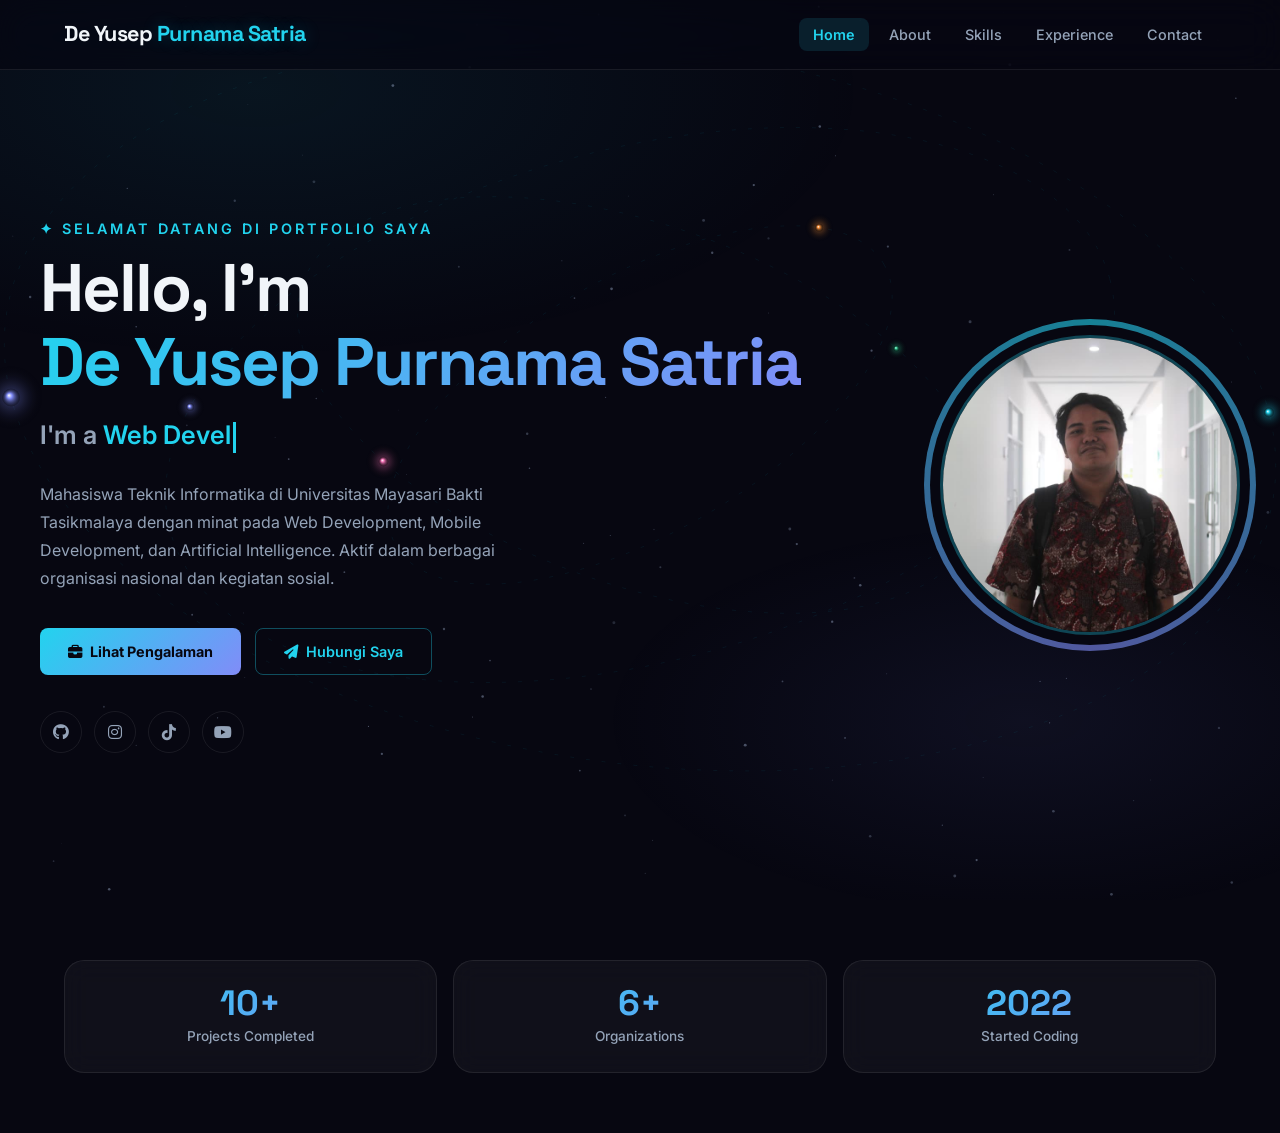
==== index.html @ c568bd24 "Add GitHub profile link with Font Awesome icon to all pages" ====
<!DOCTYPE html>
<html lang="id">

<head>
  <meta charset="UTF-8">
  <meta name="viewport" content="width=device-width, initial-scale=1.0">
  <meta name="description"
    content="Portfolio De Yusep Purnama Satria — Mahasiswa Informatika, Web Developer, IoT Enthusiast, & Community Leader di Tasikmalaya.">
  <title>De Yusep Purnama Satria | Portfolio</title>

  <meta name="theme-color" content="#070711">
  <link rel="icon" type="image/svg+xml" href="img/favicon.svg">
  <meta property="og:title" content="De Yusep Purnama Satria | Portfolio">
  <meta property="og:description" content="Portfolio De Yusep Purnama Satria — Mahasiswa Informatika, Web Developer, IoT Enthusiast, & Community Leader.">
  <meta property="og:image" content="img/profile.jpeg">
  <meta property="og:type" content="website">

  <link rel="preconnect" href="https://fonts.googleapis.com">
  <link rel="preconnect" href="https://fonts.gstatic.com" crossorigin>
  <link rel="stylesheet"
    href="https://fonts.googleapis.com/css2?family=Inter:wght@300;400;500;600;700;800;900&family=Space+Grotesk:wght@400;500;600;700&display=swap">
  <link rel="stylesheet" href="https://cdnjs.cloudflare.com/ajax/libs/font-awesome/6.5.1/css/all.min.css">
  <link rel="stylesheet" href="css/style.css">

  <style>
    /* ── HERO ── */
    .hero {
      min-height: calc(100vh - var(--nav-height));
      display: flex;
      align-items: center;
      padding: 60px 24px;
    }

    .hero-inner {
      max-width: 1200px;
      margin: 0 auto;
      width: 100%;
      display: grid;
      grid-template-columns: 1fr auto;
      gap: 60px;
      align-items: center;
    }

    /* Text side */
    .hero-text .greeting {
      font-size: 0.9rem;
      font-weight: 600;
      letter-spacing: 3px;
      text-transform: uppercase;
      color: var(--accent);
      margin-bottom: 12px;
      opacity: 0;
      animation: fadeUp 0.7s ease 0.1s forwards;
    }

    .hero-text h1 {
      font-family: 'Space Grotesk', sans-serif;
      font-size: clamp(2.5rem, 6vw, 4.2rem);
      font-weight: 800;
      letter-spacing: -2px;
      line-height: 1.1;
      margin-bottom: 16px;
      opacity: 0;
      animation: fadeUp 0.7s ease 0.2s forwards;
    }

    .hero-text h1 .name-highlight {
      background: linear-gradient(135deg, var(--accent) 0%, var(--accent-2) 100%);
      -webkit-background-clip: text;
      -webkit-text-fill-color: transparent;
      background-clip: text;
    }

    .hero-text .typewriter-wrap {
      font-size: clamp(1.2rem, 3vw, 1.6rem);
      font-weight: 600;
      color: var(--text-muted);
      margin-bottom: 24px;
      min-height: 2rem;
      opacity: 0;
      animation: fadeUp 0.7s ease 0.3s forwards;
    }

    .typewriter-text {
      color: var(--accent);
    }

    .cursor-blink {
      display: inline-block;
      width: 2.5px;
      height: 1.2em;
      background: var(--accent);
      vertical-align: middle;
      margin-left: 2px;
      animation: blink 0.85s step-end infinite;
    }

    @keyframes blink {
      50% {
        opacity: 0;
      }
    }

    .hero-text .bio {
      font-size: 1rem;
      color: var(--text-muted);
      line-height: 1.75;
      max-width: 520px;
      margin-bottom: 36px;
      opacity: 0;
      animation: fadeUp 0.7s ease 0.4s forwards;
    }

    .hero-actions {
      display: flex;
      align-items: center;
      flex-wrap: wrap;
      gap: 14px;
      margin-bottom: 36px;
      opacity: 0;
      animation: fadeUp 0.7s ease 0.5s forwards;
    }

    .hero-socials {
      display: flex;
      gap: 12px;
      opacity: 0;
      animation: fadeUp 0.7s ease 0.6s forwards;
    }

    .hero-socials a {
      width: 42px;
      height: 42px;
      border-radius: 50%;
      border: 1.5px solid var(--border);
      display: flex;
      align-items: center;
      justify-content: center;
      color: var(--text-muted);
      font-size: 1rem;
      text-decoration: none;
      transition: color var(--transition), border-color var(--transition), background var(--transition), transform var(--transition);
    }

    .hero-socials a:hover {
      color: var(--accent);
      border-color: var(--border-accent);
      background: rgba(34, 211, 238, 0.08);
      transform: translateY(-3px);
    }

    /* Image side */
    .hero-image-wrap {
      width: 300px;
      height: 300px;
      position: relative;
      flex-shrink: 0;
      opacity: 0;
      animation: scaleIn 0.9s ease 0.3s forwards;
    }

    .hero-image-wrap::before {
      content: '';
      position: absolute;
      inset: -16px;
      border-radius: 50%;
      background: conic-gradient(var(--accent), var(--accent-2), var(--accent));
      animation: spin 6s linear infinite;
      opacity: 0.6;
    }

    @keyframes spin {
      to {
        transform: rotate(360deg);
      }
    }

    .hero-image-wrap::after {
      content: '';
      position: absolute;
      inset: -10px;
      border-radius: 50%;
      background: var(--bg-primary);
    }

    .hero-avatar {
      position: relative;
      z-index: 1;
      width: 100%;
      height: 100%;
      border-radius: 50%;
      object-fit: cover;
      border: 3px solid rgba(34, 211, 238, 0.3);
      animation: float 5s ease-in-out infinite;
    }

    /* Stats row */
    .hero-stats {
      display: grid;
      grid-template-columns: repeat(3, 1fr);
      gap: 16px;
      margin-top: 60px;
      max-width: 1200px;
      margin-left: auto;
      margin-right: auto;
      padding: 0 24px 60px;
    }

    .stat-card {
      padding: 24px;
      text-align: center;
    }

    .stat-card .stat-num {
      font-family: 'Space Grotesk', sans-serif;
      font-size: 2.2rem;
      font-weight: 800;
      background: linear-gradient(135deg, var(--accent), var(--accent-2));
      -webkit-background-clip: text;
      -webkit-text-fill-color: transparent;
      background-clip: text;
      line-height: 1;
      margin-bottom: 6px;
    }

    .stat-card .stat-label {
      font-size: 0.85rem;
      color: var(--text-muted);
      font-weight: 500;
    }

    /* ── Responsive ── */
    @media (max-width: 900px) {
      .hero-inner {
        grid-template-columns: 1fr;
        text-align: center;
        gap: 40px;
      }

      .hero-image-wrap {
        width: 220px;
        height: 220px;
        margin: 0 auto;
      }

      .hero-text .bio {
        margin: 0 auto 32px;
      }

      .hero-actions,
      .hero-socials {
        justify-content: center;
      }
    }

    @media (max-width: 640px) {
      .hero {
        padding: 40px 18px;
      }

      .hero-stats {
        grid-template-columns: 1fr;
        gap: 12px;
      }
    }

    @media (max-width: 400px) {
      .hero-image-wrap {
        width: 180px;
        height: 180px;
      }
    }
  </style>
</head>

<body>

  <!-- ════ NAVBAR ════ -->
  <nav id="navbar">
    <div class="nav-container">
      <div class="logo">De Yusep <span>Purnama Satria</span></div>

      <ul class="nav-links">
        <li><a href="index.html" class="active">Home</a></li>
        <li><a href="about.html">About</a></li>
        <li><a href="skill.html">Skills</a></li>
        <li><a href="experience.html">Experience</a></li>
        <li><a href="contact.html">Contact</a></li>
      </ul>

      <div class="hamburger" id="hamburger" aria-label="Menu" role="button" tabindex="0">
        <span></span><span></span><span></span>
      </div>
    </div>
  </nav>

  <!-- Mobile Menu -->
  <div class="mobile-menu" id="mobile-menu">
    <a href="index.html" class="active">Home</a>
    <a href="about.html">About</a>
    <a href="skill.html">Skills</a>
    <a href="experience.html">Experience</a>
    <a href="contact.html">Contact</a>
  </div>

  <!-- ════ HERO ════ -->
  <section class="hero">
    <div class="hero-inner">
      <!-- Text -->
      <div class="hero-text">
        <p class="greeting">✦ Selamat Datang di Portfolio Saya</p>
        <h1>Hello, I'm <br><span class="name-highlight">De Yusep Purnama Satria</span></h1>

        <div class="typewriter-wrap">
          I'm a <span class="typewriter-text" id="typewriter"></span><span class="cursor-blink"></span>
        </div>

        <p class="bio">
          Mahasiswa Teknik Informatika di Universitas Mayasari Bakti Tasikmalaya dengan minat pada
          Web Development, Mobile Development, dan Artificial Intelligence. Aktif dalam berbagai
          organisasi nasional dan kegiatan sosial.
        </p>

        <div class="hero-actions">
          <a href="experience.html" class="btn-primary">
            <i class="fas fa-briefcase"></i> Lihat Pengalaman
          </a>
          <a href="contact.html" class="btn-outline">
            <i class="fas fa-paper-plane"></i> Hubungi Saya
          </a>
        </div>

        <div class="hero-socials">
          <a href="https://github.com/Yusepx007" target="_blank" rel="noopener noreferrer" aria-label="GitHub">
            <i class="fa-brands fa-github"></i>
          </a>
          <a href="https://instagram.com/yusepx007" target="_blank" rel="noopener noreferrer" aria-label="Instagram">
            <i class="fa-brands fa-instagram"></i>
          </a>
          <a href="https://tiktok.com/@thebebigingbing" target="_blank" rel="noopener noreferrer" aria-label="TikTok">
            <i class="fa-brands fa-tiktok"></i>
          </a>
          <a href="https://youtube.com/@yusepx0077" target="_blank" rel="noopener noreferrer" aria-label="YouTube">
            <i class="fa-brands fa-youtube"></i>
          </a>
        </div>
      </div>

      <!-- Image -->
      <div class="hero-image-wrap">
        <img class="hero-avatar" src="img/profile.jpeg" alt="De Yusep Purnama Satria" width="300" height="300"
          loading="eager">
      </div>
    </div>
  </section>

  <!-- ════ QUICK STATS ════ -->
  <div class="hero-stats">
    <div class="glass-card stat-card reveal">
      <div class="stat-num">10+</div>
      <div class="stat-label">Projects Completed</div>
    </div>
    <div class="glass-card stat-card reveal delay-2">
      <div class="stat-num">6+</div>
      <div class="stat-label">Organizations</div>
    </div>
    <div class="glass-card stat-card reveal delay-3">
      <div class="stat-num">2022</div>
      <div class="stat-label">Started Coding</div>
    </div>
  </div>

  <script src="js/main.js"></script>
  <script>
    // Typewriter
    const words = ['Web Developer', 'IoT Enthusiast', 'Community Leader', 'AI Explorer'];
    let wi = 0, ci = 0, deleting = false;
    const el = document.getElementById('typewriter');

    function type() {
      const current = words[wi];
      el.textContent = deleting ? current.slice(0, ci--) : current.slice(0, ci++);

      if (!deleting && ci > current.length) {
        setTimeout(() => { deleting = true; type(); }, 1600);
        return;
      }
      if (deleting && ci < 0) {
        deleting = false;
        wi = (wi + 1) % words.length;
        ci = 0;
        setTimeout(type, 400);
        return;
      }
      setTimeout(type, deleting ? 55 : 95);
    }
    setTimeout(type, 900);
  </script>

</body>

</html>
---- css/style.css ----
/* ===================================================
   PORTFOLIO DE YUSEP PURNAMA SATRIA
   Modern Dark Design System - Global Stylesheet
   =================================================== */

@import url('https://fonts.googleapis.com/css2?family=Inter:wght@300;400;500;600;700;800;900&family=Space+Grotesk:wght@400;500;600;700&display=swap');

/* ── Design Tokens ── */
:root {
  --bg-primary:    #070711;
  --bg-secondary:  #0f0f1a;
  --bg-card:       rgba(255, 255, 255, 0.04);
  --bg-card-hover: rgba(255, 255, 255, 0.08);

  --accent:        #22d3ee;    /* cyan */
  --accent-2:      #818cf8;    /* indigo */
  --accent-glow:   rgba(34, 211, 238, 0.25);

  --text-primary:  #f1f5f9;
  --text-muted:    #94a3b8;
  --text-dim:      #475569;

  --border:        rgba(255, 255, 255, 0.08);
  --border-accent: rgba(34, 211, 238, 0.35);

  --nav-height:    70px;
  --radius-sm:     8px;
  --radius-md:     14px;
  --radius-lg:     20px;

  --transition:    0.3s cubic-bezier(0.4, 0, 0.2, 1);
  --transition-fast: 0.15s ease;
}

/* ── Reset ── */
*, *::before, *::after {
  margin: 0;
  padding: 0;
  box-sizing: border-box;
}

html {
  scroll-behavior: smooth;
}

body {
  font-family: 'Inter', sans-serif;
  background-color: var(--bg-primary);
  color: var(--text-primary);
  min-height: 100vh;
  overflow-x: hidden;
  line-height: 1.6;
  -webkit-font-smoothing: antialiased;
}

/* ── Orbit canvas sits behind everything ── */
#orbit-canvas {
  position: fixed;
  inset: 0;
  width: 100%;
  height: 100%;
  pointer-events: none;
  z-index: 0;
}

/* ── Mesh / Gradient Background ── */
body::before {
  content: '';
  position: fixed;
  inset: 0;
  background:
    radial-gradient(ellipse 80% 50% at 20% 10%, rgba(34, 211, 238, 0.07) 0%, transparent 60%),
    radial-gradient(ellipse 60% 40% at 80% 80%, rgba(129, 140, 248, 0.07) 0%, transparent 55%);
  pointer-events: none;
  z-index: 0;
}

body > * { position: relative; z-index: 1; }

/* ── spin keyframe (reused in hero avatar) ── */
@keyframes spin {
  to { transform: rotate(360deg); }
}

/* ── Scrollbar ── */
::-webkit-scrollbar { width: 6px; }
::-webkit-scrollbar-track { background: var(--bg-primary); }
::-webkit-scrollbar-thumb {
  background: var(--accent);
  border-radius: 10px;
}

/* ══════════════════════════════════════
   NAVBAR
══════════════════════════════════════ */
nav {
  position: sticky;
  top: 0;
  z-index: 1000;
  width: 100%;
  height: var(--nav-height);
  background: rgba(7, 7, 17, 0.7);
  backdrop-filter: blur(18px) saturate(1.5);
  -webkit-backdrop-filter: blur(18px) saturate(1.5);
  border-bottom: 1px solid var(--border);
  transition: background var(--transition), box-shadow var(--transition);
}

nav.scrolled {
  background: rgba(7, 7, 17, 0.92);
  box-shadow: 0 4px 30px rgba(0, 0, 0, 0.5);
}

.nav-container {
  max-width: 1200px;
  margin: 0 auto;
  height: 100%;
  display: flex;
  align-items: center;
  justify-content: space-between;
  padding: 0 24px;
}

/* Logo */
.logo {
  font-family: 'Space Grotesk', sans-serif;
  font-size: 1.35rem;
  font-weight: 700;
  color: var(--text-primary);
  letter-spacing: -0.5px;
  user-select: none;
}

.logo span {
  color: var(--accent);
  text-shadow: 0 0 16px var(--accent-glow);
}

/* Desktop links */
.nav-links {
  display: flex;
  align-items: center;
  gap: 6px;
  list-style: none;
}

.nav-links a {
  font-size: 0.9rem;
  font-weight: 500;
  color: var(--text-muted);
  text-decoration: none;
  padding: 8px 14px;
  border-radius: var(--radius-sm);
  transition: color var(--transition-fast), background var(--transition-fast);
}

.nav-links a:hover {
  color: var(--accent);
  background: rgba(34, 211, 238, 0.08);
}

.nav-links a.active {
  color: var(--accent);
  background: rgba(34, 211, 238, 0.12);
  font-weight: 600;
}

/* Hamburger */
.hamburger {
  display: none;
  flex-direction: column;
  gap: 5px;
  cursor: pointer;
  padding: 6px;
  border-radius: var(--radius-sm);
  transition: background var(--transition-fast);
}

.hamburger:hover { background: var(--bg-card); }

.hamburger span {
  display: block;
  width: 24px;
  height: 2px;
  background: var(--text-primary);
  border-radius: 4px;
  transition: var(--transition);
  transform-origin: center;
}

.hamburger.open span:nth-child(1) { transform: translateY(7px) rotate(45deg); }
.hamburger.open span:nth-child(2) { opacity: 0; transform: scaleX(0); }
.hamburger.open span:nth-child(3) { transform: translateY(-7px) rotate(-45deg); }

/* Mobile drawer */
.mobile-menu {
  display: none;
  position: fixed;
  inset: 0;
  background: rgba(7, 7, 17, 0.97);
  backdrop-filter: blur(20px);
  z-index: 999;
  flex-direction: column;
  align-items: center;
  justify-content: center;
  gap: 8px;
  opacity: 0;
  visibility: hidden;
  transition: opacity var(--transition), visibility var(--transition);
}

.mobile-menu.open {
  opacity: 1;
  visibility: visible;
}

.mobile-menu a {
  font-family: 'Space Grotesk', sans-serif;
  font-size: 1.8rem;
  font-weight: 700;
  color: var(--text-muted);
  text-decoration: none;
  padding: 12px 32px;
  border-radius: var(--radius-md);
  transition: color var(--transition), background var(--transition);
  letter-spacing: -0.5px;
}

.mobile-menu a:hover,
.mobile-menu a.active {
  color: var(--accent);
  background: rgba(34, 211, 238, 0.08);
}

/* ══════════════════════════════════════
   UTILITY CLASSES
══════════════════════════════════════ */
.container {
  max-width: 1200px;
  margin: 0 auto;
  padding: 0 24px;
}

.section-badge {
  display: inline-flex;
  align-items: center;
  gap: 8px;
  background: rgba(34, 211, 238, 0.1);
  border: 1px solid var(--border-accent);
  color: var(--accent);
  font-size: 0.78rem;
  font-weight: 600;
  letter-spacing: 1.5px;
  text-transform: uppercase;
  padding: 6px 14px;
  border-radius: 100px;
  margin-bottom: 16px;
}

.section-title {
  font-family: 'Space Grotesk', sans-serif;
  font-size: clamp(2rem, 5vw, 3rem);
  font-weight: 700;
  letter-spacing: -1px;
  line-height: 1.15;
  color: var(--text-primary);
}

.section-title span {
  background: linear-gradient(135deg, var(--accent), var(--accent-2));
  -webkit-background-clip: text;
  -webkit-text-fill-color: transparent;
  background-clip: text;
}

.glass-card {
  background: var(--bg-card);
  border: 1px solid var(--border);
  border-radius: var(--radius-lg);
  backdrop-filter: blur(12px);
  transition: background var(--transition), border-color var(--transition), transform var(--transition), box-shadow var(--transition);
}

.glass-card:hover {
  background: var(--bg-card-hover);
  border-color: var(--border-accent);
  transform: translateY(-5px);
  box-shadow: 0 20px 40px rgba(0, 0, 0, 0.4), 0 0 30px var(--accent-glow);
}

/* ── Buttons ── */
.btn-primary {
  display: inline-flex;
  align-items: center;
  gap: 8px;
  padding: 12px 28px;
  background: linear-gradient(135deg, var(--accent), var(--accent-2));
  color: #070711;
  font-size: 0.9rem;
  font-weight: 700;
  border: none;
  border-radius: var(--radius-sm);
  text-decoration: none;
  cursor: pointer;
  transition: opacity var(--transition), transform var(--transition), box-shadow var(--transition);
}

.btn-primary:hover {
  opacity: 0.9;
  transform: translateY(-2px);
  box-shadow: 0 8px 20px var(--accent-glow);
}

.btn-outline {
  display: inline-flex;
  align-items: center;
  gap: 8px;
  padding: 11px 28px;
  background: transparent;
  color: var(--accent);
  font-size: 0.9rem;
  font-weight: 600;
  border: 1.5px solid var(--border-accent);
  border-radius: var(--radius-sm);
  text-decoration: none;
  cursor: pointer;
  transition: background var(--transition), color var(--transition), box-shadow var(--transition), transform var(--transition);
}

.btn-outline:hover {
  background: rgba(34, 211, 238, 0.1);
  box-shadow: 0 0 20px var(--accent-glow);
  transform: translateY(-2px);
}

/* ── Fade-in animations ── */
@keyframes fadeUp {
  from { opacity: 0; transform: translateY(30px); }
  to   { opacity: 1; transform: translateY(0); }
}

@keyframes fadeIn {
  from { opacity: 0; }
  to   { opacity: 1; }
}

@keyframes scaleIn {
  from { opacity: 0; transform: scale(0.9); }
  to   { opacity: 1; transform: scale(1); }
}

@keyframes pulse-ring {
  0%   { transform: scale(1);    opacity: 0.6; }
  100% { transform: scale(1.6);  opacity: 0; }
}

@keyframes float {
  0%, 100% { transform: translateY(0); }
  50%       { transform: translateY(-12px); }
}

.animate-fade-up   { animation: fadeUp 0.7s ease forwards; }
.animate-fade-in   { animation: fadeIn 0.6s ease forwards; }
.animate-scale-in  { animation: scaleIn 0.6s ease forwards; }

.delay-1 { animation-delay: 0.1s; }
.delay-2 { animation-delay: 0.2s; }
.delay-3 { animation-delay: 0.3s; }
.delay-4 { animation-delay: 0.4s; }
.delay-5 { animation-delay: 0.5s; }
.delay-6 { animation-delay: 0.6s; }

/* Hidden before animation triggers */
.reveal {
  opacity: 0;
  transform: translateY(28px);
  transition: opacity 0.7s ease, transform 0.7s ease;
}

.reveal.visible {
  opacity: 1;
  transform: translateY(0);
}

/* ══════════════════════════════════════
   RESPONSIVE
══════════════════════════════════════ */
@media (max-width: 768px) {
  .nav-links { display: none; }
  .hamburger { display: flex; }
  .mobile-menu { display: flex; }
  .nav-container { padding: 0 18px; }
}
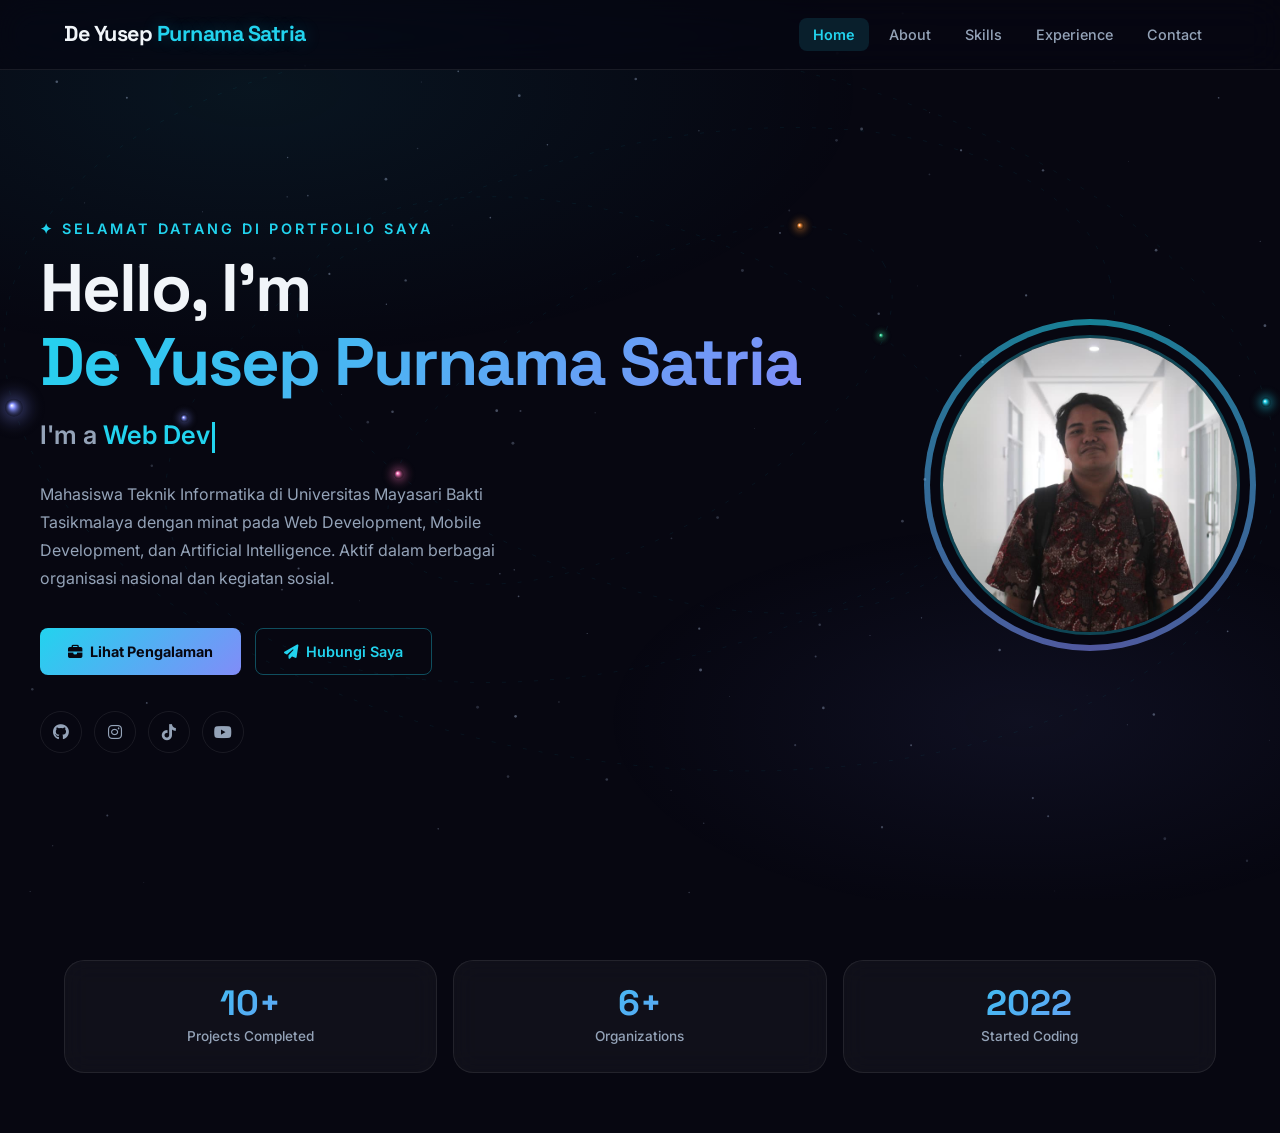
==== commit 0ca6931d: "Enable clean URLs without .html extension via .htaccess and updated navigation links" ====
--- a/index.html
+++ b/index.html
@@ -282,10 +282,10 @@
 
       <ul class="nav-links">
         <li><a href="index.html" class="active">Home</a></li>
-        <li><a href="about.html">About</a></li>
-        <li><a href="skill.html">Skills</a></li>
-        <li><a href="experience.html">Experience</a></li>
-        <li><a href="contact.html">Contact</a></li>
+        <li><a href="about">About</a></li>
+        <li><a href="skill">Skills</a></li>
+        <li><a href="experience">Experience</a></li>
+        <li><a href="contact">Contact</a></li>
       </ul>
 
       <div class="hamburger" id="hamburger" aria-label="Menu" role="button" tabindex="0">
@@ -297,10 +297,10 @@
   <!-- Mobile Menu -->
   <div class="mobile-menu" id="mobile-menu">
     <a href="index.html" class="active">Home</a>
-    <a href="about.html">About</a>
-    <a href="skill.html">Skills</a>
-    <a href="experience.html">Experience</a>
-    <a href="contact.html">Contact</a>
+    <a href="about">About</a>
+    <a href="skill">Skills</a>
+    <a href="experience">Experience</a>
+    <a href="contact">Contact</a>
   </div>
 
   <!-- ════ HERO ════ -->
@@ -322,10 +322,10 @@
         </p>
 
         <div class="hero-actions">
-          <a href="experience.html" class="btn-primary">
+          <a href="experience" class="btn-primary">
             <i class="fas fa-briefcase"></i> Lihat Pengalaman
           </a>
-          <a href="contact.html" class="btn-outline">
+          <a href="contact" class="btn-outline">
             <i class="fas fa-paper-plane"></i> Hubungi Saya
           </a>
         </div>
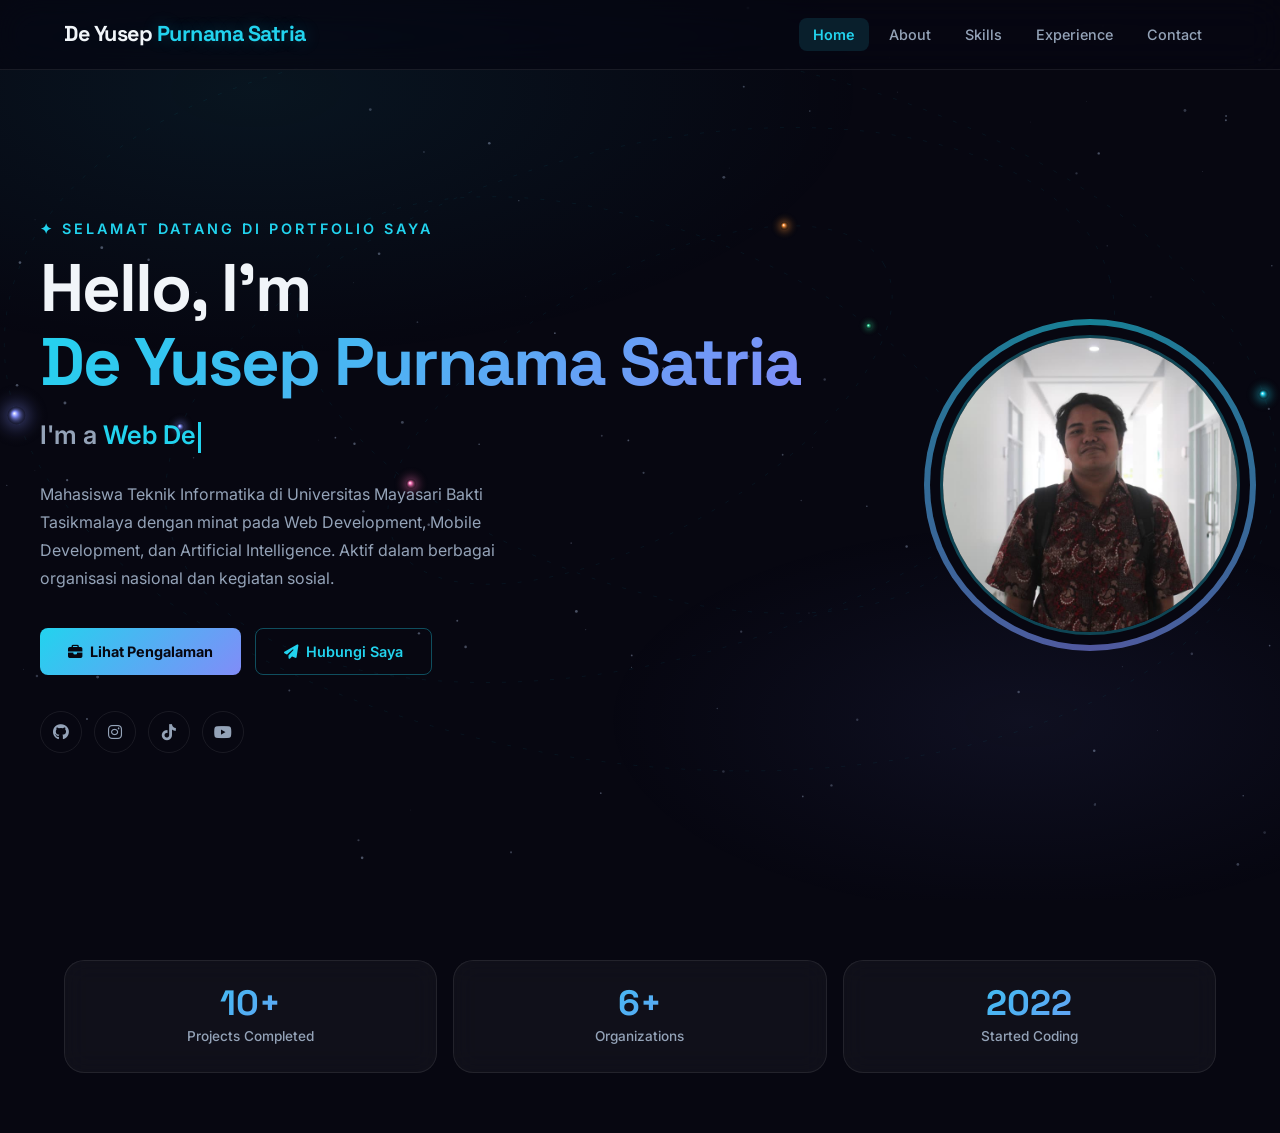
==== commit c70d304b: "Restore reliable navigation links and fix .htaccess rewrite rules" ====
--- a/index.html
+++ b/index.html
@@ -282,10 +282,10 @@
 
       <ul class="nav-links">
         <li><a href="index.html" class="active">Home</a></li>
-        <li><a href="about">About</a></li>
-        <li><a href="skill">Skills</a></li>
-        <li><a href="experience">Experience</a></li>
-        <li><a href="contact">Contact</a></li>
+        <li><a href="about.html">About</a></li>
+        <li><a href="skill.html">Skills</a></li>
+        <li><a href="experience.html">Experience</a></li>
+        <li><a href="contact.html">Contact</a></li>
       </ul>
 
       <div class="hamburger" id="hamburger" aria-label="Menu" role="button" tabindex="0">
@@ -297,10 +297,10 @@
   <!-- Mobile Menu -->
   <div class="mobile-menu" id="mobile-menu">
     <a href="index.html" class="active">Home</a>
-    <a href="about">About</a>
-    <a href="skill">Skills</a>
-    <a href="experience">Experience</a>
-    <a href="contact">Contact</a>
+    <a href="about.html">About</a>
+    <a href="skill.html">Skills</a>
+    <a href="experience.html">Experience</a>
+    <a href="contact.html">Contact</a>
   </div>
 
   <!-- ════ HERO ════ -->
@@ -322,10 +322,10 @@
         </p>
 
         <div class="hero-actions">
-          <a href="experience" class="btn-primary">
+          <a href="experience.html" class="btn-primary">
             <i class="fas fa-briefcase"></i> Lihat Pengalaman
           </a>
-          <a href="contact" class="btn-outline">
+          <a href="contact.html" class="btn-outline">
             <i class="fas fa-paper-plane"></i> Hubungi Saya
           </a>
         </div>
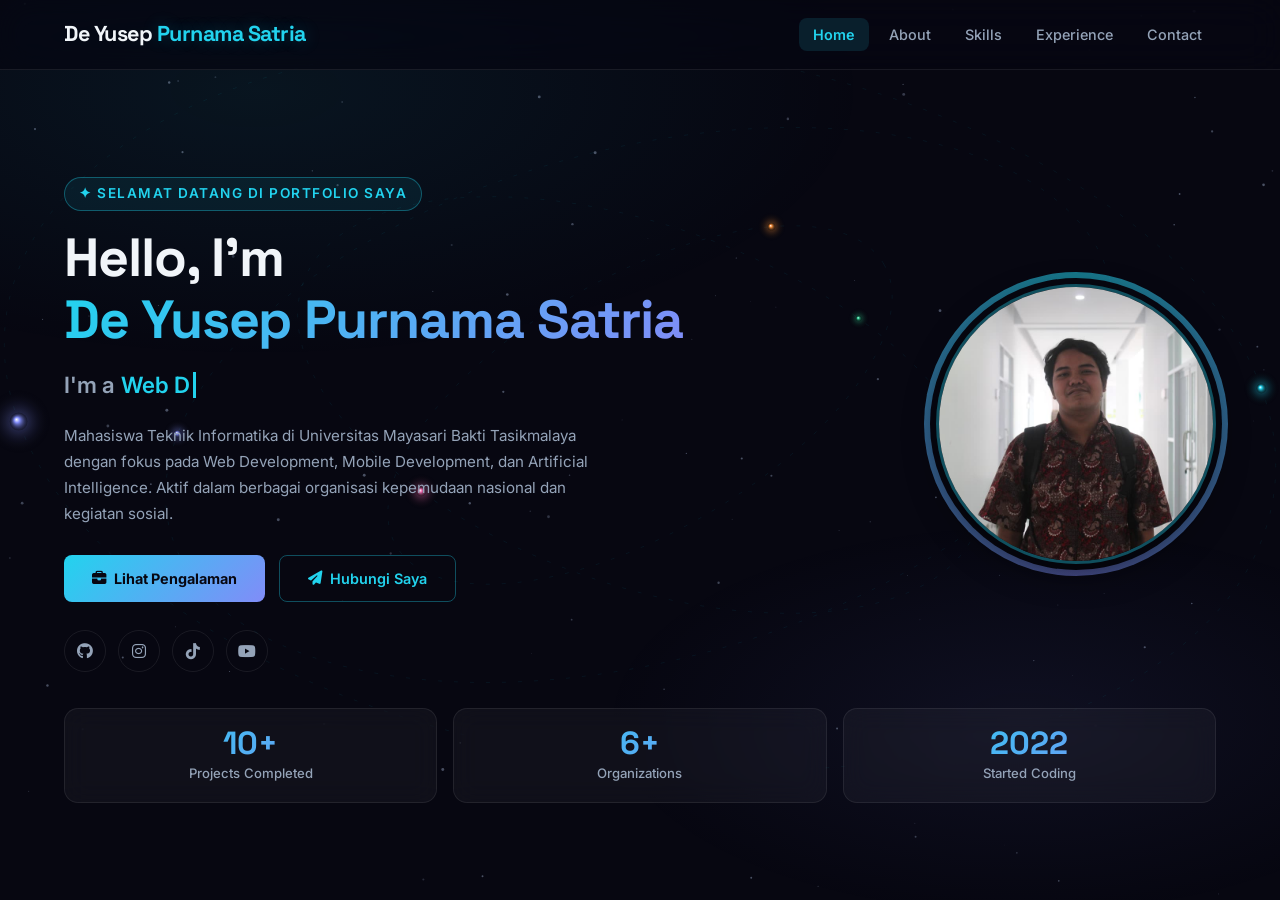
==== commit e7e1de89: "fix(ui): improve home responsive scaling and remove IoT keywords" ====
--- a/index.html
+++ b/index.html
@@ -5,13 +5,13 @@
   <meta charset="UTF-8">
   <meta name="viewport" content="width=device-width, initial-scale=1.0">
   <meta name="description"
-    content="Portfolio De Yusep Purnama Satria — Mahasiswa Informatika, Web Developer, IoT Enthusiast, & Community Leader di Tasikmalaya.">
+    content="Portfolio De Yusep Purnama Satria — Mahasiswa Informatika, Web & Mobile Developer, Tech Enthusiast, & Community Leader di Tasikmalaya.">
   <title>De Yusep Purnama Satria | Portfolio</title>
 
   <meta name="theme-color" content="#070711">
   <link rel="icon" type="image/svg+xml" href="img/favicon.svg">
   <meta property="og:title" content="De Yusep Purnama Satria | Portfolio">
-  <meta property="og:description" content="Portfolio De Yusep Purnama Satria — Mahasiswa Informatika, Web Developer, IoT Enthusiast, & Community Leader.">
+  <meta property="og:description" content="Portfolio De Yusep Purnama Satria — Mahasiswa Informatika, Web & Mobile Developer, Tech Enthusiast, & Community Leader.">
   <meta property="og:image" content="img/profile.jpeg">
   <meta property="og:type" content="website">
 
@@ -27,41 +27,50 @@
     .hero {
       min-height: calc(100vh - var(--nav-height));
       display: flex;
-      align-items: center;
-      padding: 60px 24px;
-    }
-
-    .hero-inner {
+      flex-direction: column;
+      justify-content: center;
+      padding: 40px 24px 30px;
       max-width: 1200px;
       margin: 0 auto;
       width: 100%;
+    }
+
+    .hero-inner {
+      width: 100%;
       display: grid;
       grid-template-columns: 1fr auto;
-      gap: 60px;
+      gap: 50px;
       align-items: center;
     }
 
     /* Text side */
     .hero-text .greeting {
-      font-size: 0.9rem;
+      display: inline-flex;
+      align-items: center;
+      gap: 8px;
+      font-size: 0.85rem;
       font-weight: 600;
-      letter-spacing: 3px;
+      letter-spacing: 1.5px;
       text-transform: uppercase;
       color: var(--accent);
-      margin-bottom: 12px;
-      opacity: 0;
-      animation: fadeUp 0.7s ease 0.1s forwards;
+      background: rgba(34, 211, 238, 0.08);
+      border: 1px solid var(--border-accent);
+      padding: 5px 14px;
+      border-radius: 100px;
+      margin-bottom: 16px;
+      opacity: 0;
+      animation: fadeUp 0.6s ease 0.1s forwards;
     }
 
     .hero-text h1 {
       font-family: 'Space Grotesk', sans-serif;
-      font-size: clamp(2.5rem, 6vw, 4.2rem);
+      font-size: clamp(2rem, 4.2vw, 3.4rem);
       font-weight: 800;
-      letter-spacing: -2px;
-      line-height: 1.1;
-      margin-bottom: 16px;
-      opacity: 0;
-      animation: fadeUp 0.7s ease 0.2s forwards;
+      letter-spacing: -0.02em;
+      line-height: 1.15;
+      margin-bottom: 14px;
+      opacity: 0;
+      animation: fadeUp 0.6s ease 0.2s forwards;
     }
 
     .hero-text h1 .name-highlight {
@@ -72,26 +81,30 @@
     }
 
     .hero-text .typewriter-wrap {
-      font-size: clamp(1.2rem, 3vw, 1.6rem);
+      font-size: clamp(1.05rem, 2.2vw, 1.4rem);
       font-weight: 600;
       color: var(--text-muted);
-      margin-bottom: 24px;
-      min-height: 2rem;
-      opacity: 0;
-      animation: fadeUp 0.7s ease 0.3s forwards;
+      margin-bottom: 18px;
+      min-height: 1.8em;
+      display: flex;
+      align-items: center;
+      white-space: nowrap;
+      opacity: 0;
+      animation: fadeUp 0.6s ease 0.3s forwards;
     }
 
     .typewriter-text {
       color: var(--accent);
+      margin-left: 6px;
     }
 
     .cursor-blink {
       display: inline-block;
       width: 2.5px;
-      height: 1.2em;
+      height: 1.15em;
       background: var(--accent);
       vertical-align: middle;
-      margin-left: 2px;
+      margin-left: 3px;
       animation: blink 0.85s step-end infinite;
     }
 
@@ -102,13 +115,13 @@
     }
 
     .hero-text .bio {
-      font-size: 1rem;
+      font-size: 0.95rem;
       color: var(--text-muted);
-      line-height: 1.75;
-      max-width: 520px;
-      margin-bottom: 36px;
-      opacity: 0;
-      animation: fadeUp 0.7s ease 0.4s forwards;
+      line-height: 1.7;
+      max-width: 540px;
+      margin-bottom: 28px;
+      opacity: 0;
+      animation: fadeUp 0.6s ease 0.4s forwards;
     }
 
     .hero-actions {
@@ -116,16 +129,16 @@
       align-items: center;
       flex-wrap: wrap;
       gap: 14px;
-      margin-bottom: 36px;
-      opacity: 0;
-      animation: fadeUp 0.7s ease 0.5s forwards;
+      margin-bottom: 28px;
+      opacity: 0;
+      animation: fadeUp 0.6s ease 0.5s forwards;
     }
 
     .hero-socials {
       display: flex;
       gap: 12px;
       opacity: 0;
-      animation: fadeUp 0.7s ease 0.6s forwards;
+      animation: fadeUp 0.6s ease 0.6s forwards;
     }
 
     .hero-socials a {
@@ -151,34 +164,28 @@
 
     /* Image side */
     .hero-image-wrap {
-      width: 300px;
-      height: 300px;
+      width: 280px;
+      height: 280px;
       position: relative;
       flex-shrink: 0;
       opacity: 0;
-      animation: scaleIn 0.9s ease 0.3s forwards;
+      animation: fadeUp 0.7s ease 0.3s forwards;
     }
 
     .hero-image-wrap::before {
       content: '';
       position: absolute;
-      inset: -16px;
+      inset: -12px;
       border-radius: 50%;
       background: conic-gradient(var(--accent), var(--accent-2), var(--accent));
-      animation: spin 6s linear infinite;
-      opacity: 0.6;
-    }
-
-    @keyframes spin {
-      to {
-        transform: rotate(360deg);
-      }
+      animation: spin 8s linear infinite;
+      opacity: 0.55;
     }
 
     .hero-image-wrap::after {
       content: '';
       position: absolute;
-      inset: -10px;
+      inset: -6px;
       border-radius: 50%;
       background: var(--bg-primary);
     }
@@ -190,8 +197,8 @@
       height: 100%;
       border-radius: 50%;
       object-fit: cover;
-      border: 3px solid rgba(34, 211, 238, 0.3);
-      animation: float 5s ease-in-out infinite;
+      border: 3px solid rgba(34, 211, 238, 0.35);
+      box-shadow: 0 10px 30px rgba(0, 0, 0, 0.5);
     }
 
     /* Stats row */
@@ -199,52 +206,65 @@
       display: grid;
       grid-template-columns: repeat(3, 1fr);
       gap: 16px;
-      margin-top: 60px;
-      max-width: 1200px;
-      margin-left: auto;
-      margin-right: auto;
-      padding: 0 24px 60px;
+      margin-top: 36px;
+      width: 100%;
     }
 
     .stat-card {
-      padding: 24px;
+      padding: 18px 20px;
       text-align: center;
+      border-radius: var(--radius-md);
     }
 
     .stat-card .stat-num {
       font-family: 'Space Grotesk', sans-serif;
-      font-size: 2.2rem;
+      font-size: 2rem;
       font-weight: 800;
       background: linear-gradient(135deg, var(--accent), var(--accent-2));
       -webkit-background-clip: text;
       -webkit-text-fill-color: transparent;
       background-clip: text;
       line-height: 1;
-      margin-bottom: 6px;
+      margin-bottom: 4px;
     }
 
     .stat-card .stat-label {
-      font-size: 0.85rem;
+      font-size: 0.82rem;
       color: var(--text-muted);
       font-weight: 500;
     }
 
-    /* ── Responsive ── */
+    /* ── Responsive Tablet & Mobile ── */
     @media (max-width: 900px) {
+      .hero {
+        padding: 30px 20px 30px;
+        min-height: auto;
+      }
+
       .hero-inner {
         grid-template-columns: 1fr;
         text-align: center;
-        gap: 40px;
+        gap: 28px;
       }
 
       .hero-image-wrap {
-        width: 220px;
-        height: 220px;
-        margin: 0 auto;
+        order: -1;
+        width: 200px;
+        height: 200px;
+        margin: 0 auto 8px;
+      }
+
+      .hero-text .greeting {
+        margin-left: auto;
+        margin-right: auto;
+      }
+
+      .hero-text .typewriter-wrap {
+        justify-content: center;
       }
 
       .hero-text .bio {
-        margin: 0 auto 32px;
+        margin: 0 auto 24px;
       }
 
       .hero-actions,
@@ -255,19 +275,66 @@
 
     @media (max-width: 640px) {
       .hero {
-        padding: 40px 18px;
+        padding: 24px 16px 36px;
+      }
+
+      .hero-image-wrap {
+        width: 160px;
+        height: 160px;
+      }
+
+      .hero-text h1 {
+        font-size: clamp(1.75rem, 7.5vw, 2.2rem);
+        letter-spacing: -0.5px;
+      }
+
+      .hero-text .bio {
+        font-size: 0.88rem;
+        line-height: 1.6;
+      }
+
+      .hero-actions {
+        flex-direction: column;
+        width: 100%;
+        gap: 10px;
+      }
+
+      .hero-actions a {
+        width: 100%;
+        justify-content: center;
+        text-align: center;
+        padding: 12px 20px;
       }
 
       .hero-stats {
-        grid-template-columns: 1fr;
-        gap: 12px;
-      }
-    }
-
-    @media (max-width: 400px) {
+        grid-template-columns: repeat(3, 1fr);
+        gap: 8px;
+        margin-top: 28px;
+      }
+
+      .stat-card {
+        padding: 12px 6px;
+        border-radius: var(--radius-sm);
+      }
+
+      .stat-card .stat-num {
+        font-size: 1.45rem;
+      }
+
+      .stat-card .stat-label {
+        font-size: 0.68rem;
+        line-height: 1.2;
+      }
+    }
+
+    @media (max-width: 360px) {
       .hero-image-wrap {
-        width: 180px;
-        height: 180px;
+        width: 140px;
+        height: 140px;
+      }
+
+      .stat-card .stat-num {
+        font-size: 1.25rem;
       }
     }
   </style>
@@ -316,9 +383,9 @@
         </div>
 
         <p class="bio">
-          Mahasiswa Teknik Informatika di Universitas Mayasari Bakti Tasikmalaya dengan minat pada
+          Mahasiswa Teknik Informatika di Universitas Mayasari Bakti Tasikmalaya dengan fokus pada
           Web Development, Mobile Development, dan Artificial Intelligence. Aktif dalam berbagai
-          organisasi nasional dan kegiatan sosial.
+          organisasi kepemudaan nasional dan kegiatan sosial.
         </p>
 
         <div class="hero-actions">
@@ -348,32 +415,32 @@
 
       <!-- Image -->
       <div class="hero-image-wrap">
-        <img class="hero-avatar" src="img/profile.jpeg" alt="De Yusep Purnama Satria" width="300" height="300"
+        <img class="hero-avatar" src="img/profile.jpeg" alt="De Yusep Purnama Satria" width="280" height="280"
           loading="eager">
+      </div>
+    </div>
+
+    <!-- ════ QUICK STATS ════ -->
+    <div class="hero-stats">
+      <div class="glass-card stat-card reveal">
+        <div class="stat-num">10+</div>
+        <div class="stat-label">Projects Completed</div>
+      </div>
+      <div class="glass-card stat-card reveal delay-2">
+        <div class="stat-num">6+</div>
+        <div class="stat-label">Organizations</div>
+      </div>
+      <div class="glass-card stat-card reveal delay-3">
+        <div class="stat-num">2022</div>
+        <div class="stat-label">Started Coding</div>
       </div>
     </div>
   </section>
-
-  <!-- ════ QUICK STATS ════ -->
-  <div class="hero-stats">
-    <div class="glass-card stat-card reveal">
-      <div class="stat-num">10+</div>
-      <div class="stat-label">Projects Completed</div>
-    </div>
-    <div class="glass-card stat-card reveal delay-2">
-      <div class="stat-num">6+</div>
-      <div class="stat-label">Organizations</div>
-    </div>
-    <div class="glass-card stat-card reveal delay-3">
-      <div class="stat-num">2022</div>
-      <div class="stat-label">Started Coding</div>
-    </div>
-  </div>
 
   <script src="js/main.js"></script>
   <script>
     // Typewriter
-    const words = ['Web Developer', 'IoT Enthusiast', 'Community Leader', 'AI Explorer'];
+    const words = ['Web Developer', 'Mobile Developer', 'Tech Enthusiast', 'Community Leader', 'AI Explorer'];
     let wi = 0, ci = 0, deleting = false;
     const el = document.getElementById('typewriter');
 
--- a/css/style.css
+++ b/css/style.css
@@ -345,8 +345,8 @@
 }
 
 @keyframes scaleIn {
-  from { opacity: 0; transform: scale(0.9); }
-  to   { opacity: 1; transform: scale(1); }
+  from { opacity: 0; transform: translateY(16px); }
+  to   { opacity: 1; transform: translateY(0); }
 }
 
 @keyframes pulse-ring {
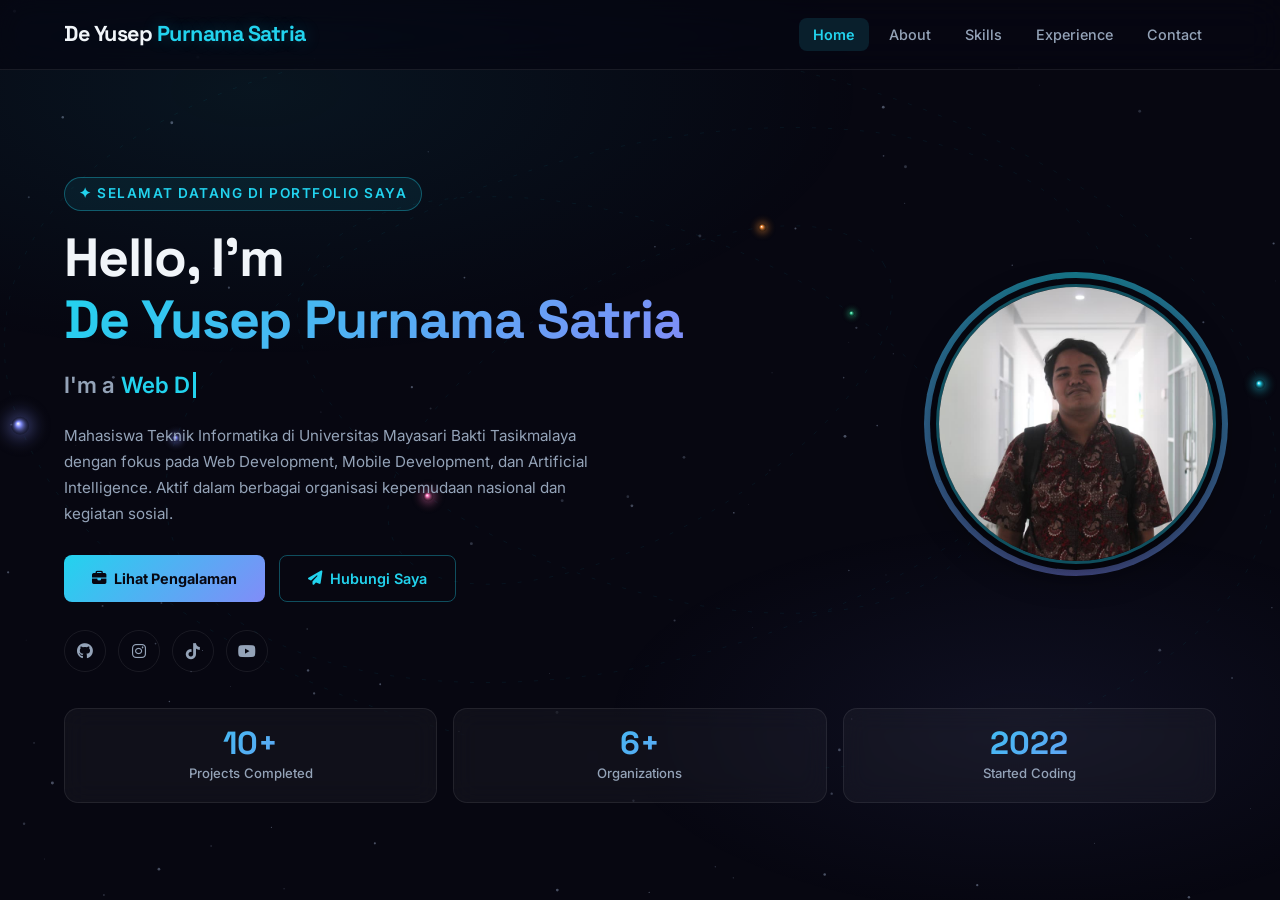
==== commit 10e901dc: "Install Google Analytics GA4 (G-Z0GK215S7P) across all pages" ====
--- a/index.html
+++ b/index.html
@@ -14,6 +14,16 @@
   <meta property="og:description" content="Portfolio De Yusep Purnama Satria — Mahasiswa Informatika, Web & Mobile Developer, Tech Enthusiast, & Community Leader.">
   <meta property="og:image" content="img/profile.jpeg">
   <meta property="og:type" content="website">
+
+  <!-- Google tag (gtag.js) -->
+  <script async src="https://www.googletagmanager.com/gtag/js?id=G-Z0GK215S7P"></script>
+  <script>
+    window.dataLayer = window.dataLayer || [];
+    function gtag(){dataLayer.push(arguments);}
+    gtag('js', new Date());
+
+    gtag('config', 'G-Z0GK215S7P');
+  </script>
 
   <link rel="preconnect" href="https://fonts.googleapis.com">
   <link rel="preconnect" href="https://fonts.gstatic.com" crossorigin>
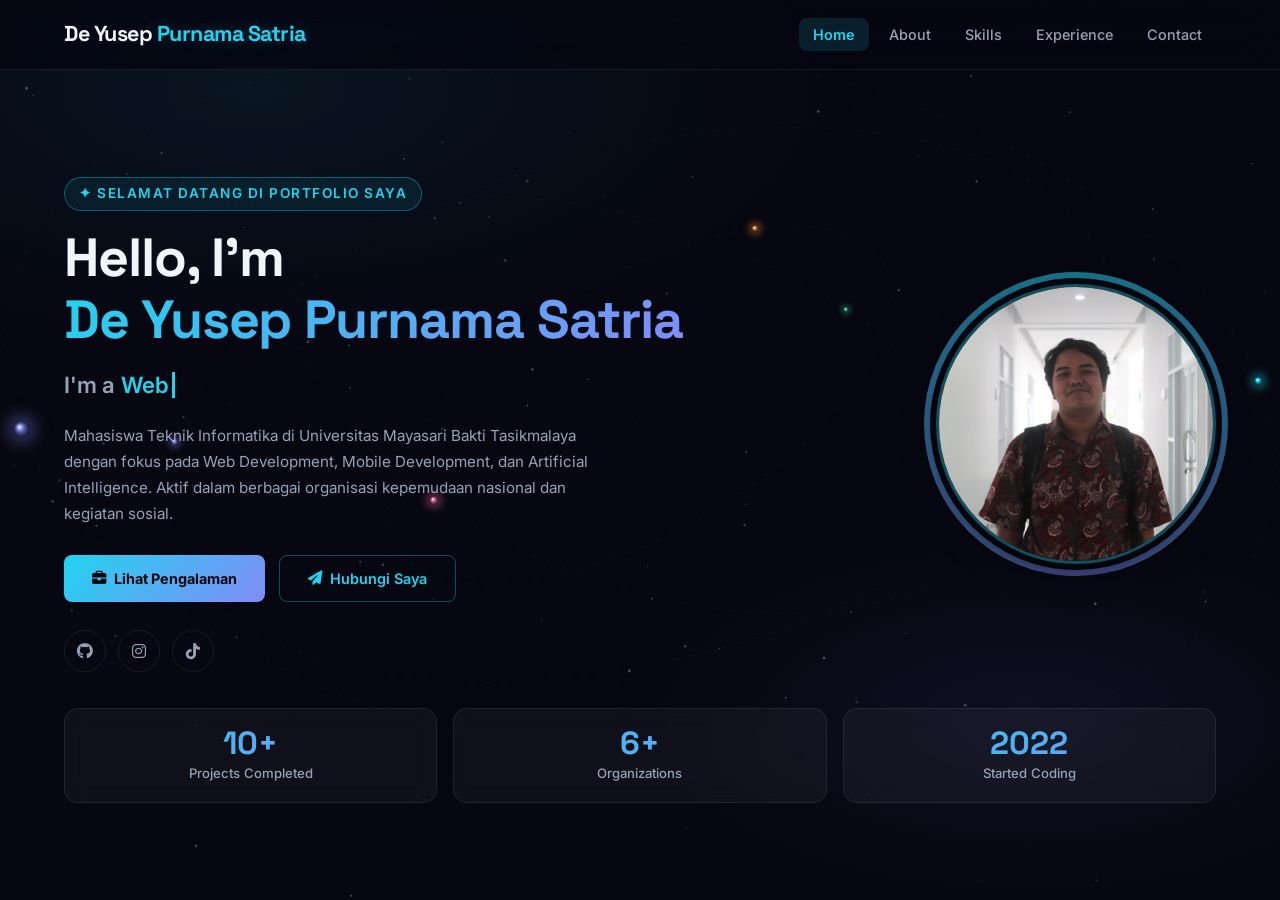
==== commit 9168d270: "Remove YouTube social links" ====
--- a/index.html
+++ b/index.html
@@ -417,9 +417,6 @@
           <a href="https://tiktok.com/@thebebigingbing" target="_blank" rel="noopener noreferrer" aria-label="TikTok">
             <i class="fa-brands fa-tiktok"></i>
           </a>
-          <a href="https://youtube.com/@yusepx0077" target="_blank" rel="noopener noreferrer" aria-label="YouTube">
-            <i class="fa-brands fa-youtube"></i>
-          </a>
         </div>
       </div>
 
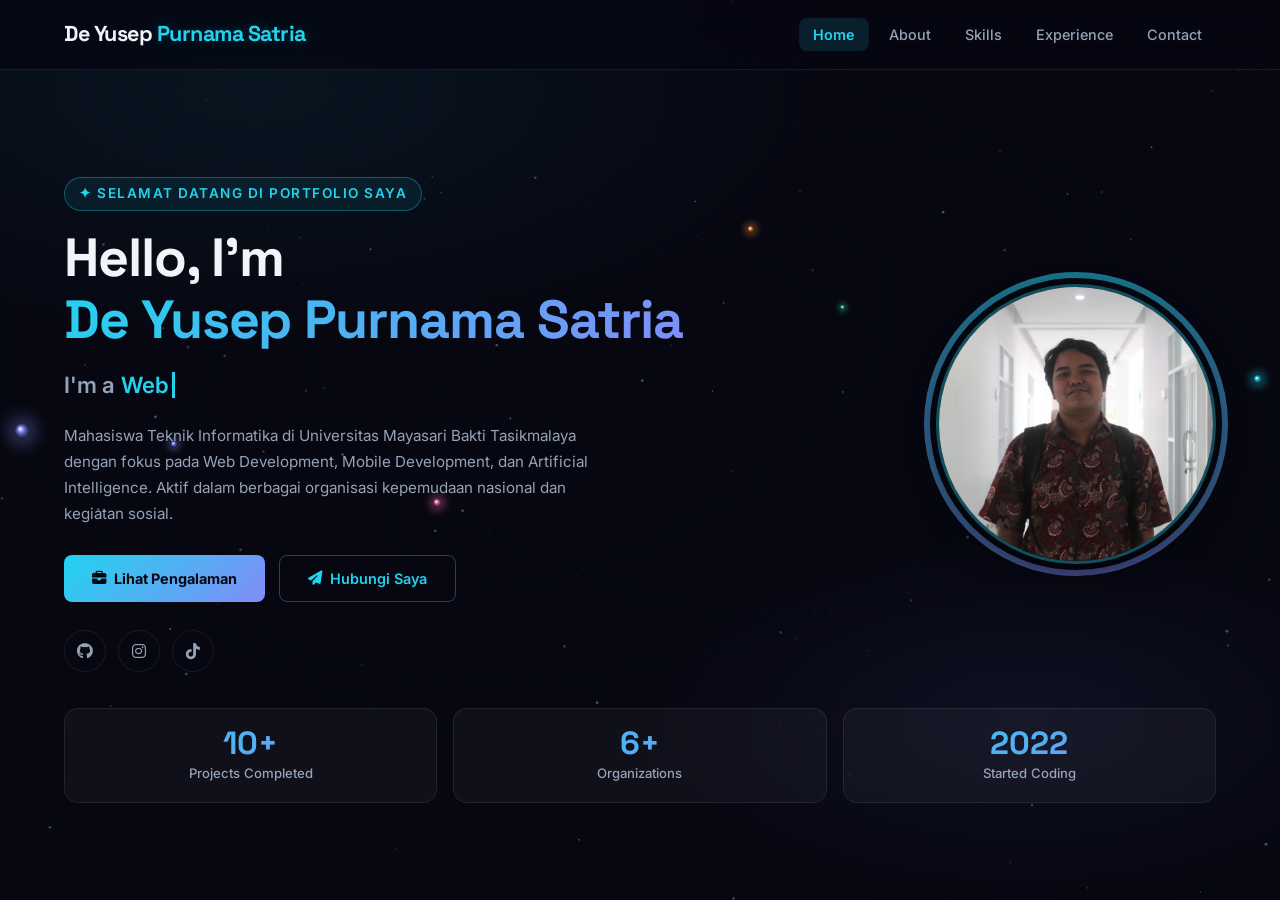
==== commit 97b714ad: "fix: update og:image to absolute URL for social media preview" ====
--- a/index.html
+++ b/index.html
@@ -10,10 +10,20 @@
 
   <meta name="theme-color" content="#070711">
   <link rel="icon" type="image/svg+xml" href="img/favicon.svg">
+  <!-- Open Graph / Link Preview (WhatsApp, Telegram, Facebook, dll) -->
   <meta property="og:title" content="De Yusep Purnama Satria | Portfolio">
   <meta property="og:description" content="Portfolio De Yusep Purnama Satria — Mahasiswa Informatika, Web & Mobile Developer, Tech Enthusiast, & Community Leader.">
-  <meta property="og:image" content="img/profile.jpeg">
+  <meta property="og:image" content="https://yusep-portfolio.vercel.app/img/profile.jpeg">
+  <meta property="og:image:width" content="1200">
+  <meta property="og:image:height" content="630">
+  <meta property="og:url" content="https://yusep-portfolio.vercel.app">
   <meta property="og:type" content="website">
+  <meta property="og:locale" content="id_ID">
+  <!-- Twitter Card -->
+  <meta name="twitter:card" content="summary_large_image">
+  <meta name="twitter:title" content="De Yusep Purnama Satria | Portfolio">
+  <meta name="twitter:description" content="Portfolio De Yusep Purnama Satria — Mahasiswa Informatika, Web & Mobile Developer, Tech Enthusiast, & Community Leader.">
+  <meta name="twitter:image" content="https://yusep-portfolio.vercel.app/img/profile.jpeg">
 
   <!-- Google tag (gtag.js) -->
   <script async src="https://www.googletagmanager.com/gtag/js?id=G-Z0GK215S7P"></script>
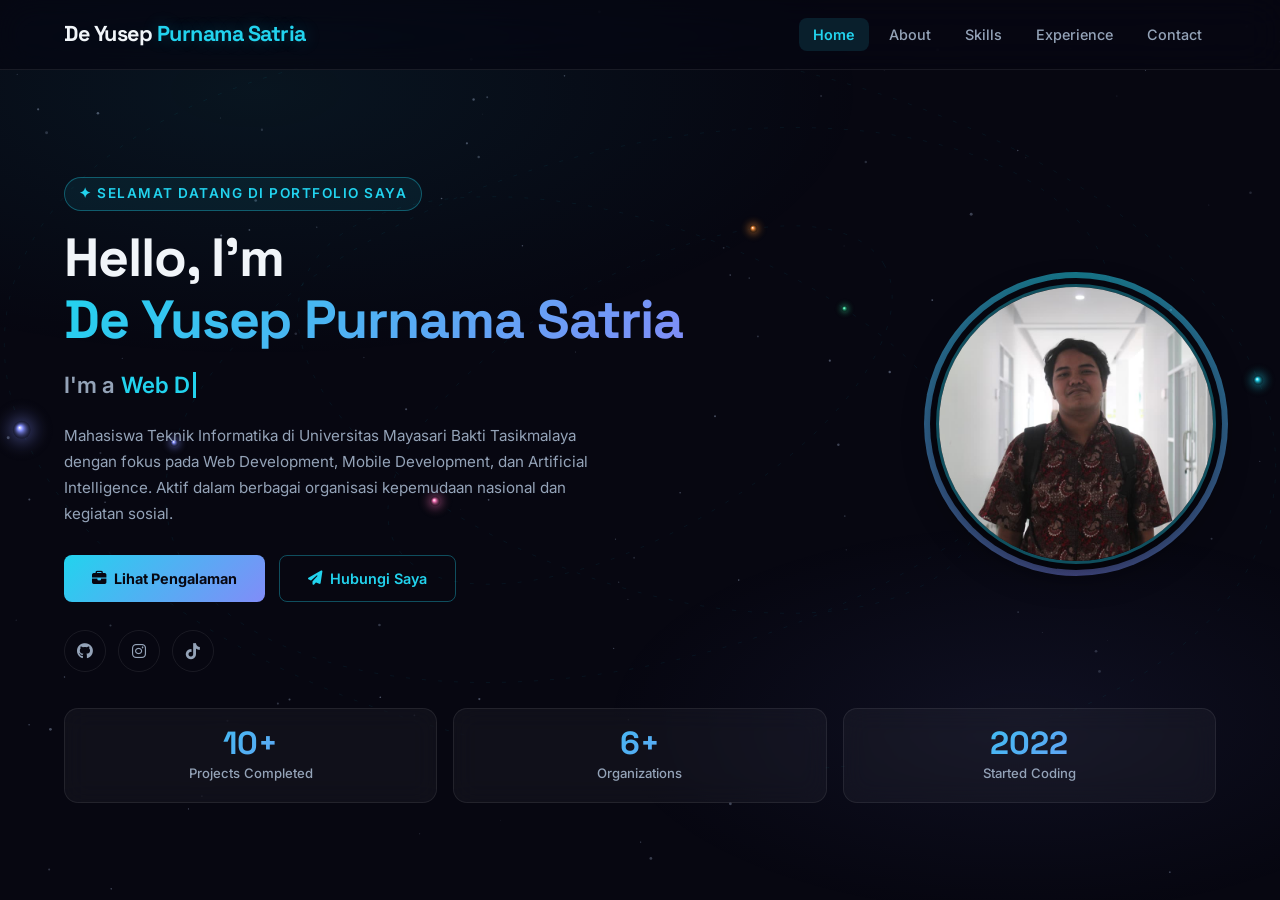
==== commit ef0ff284: "feat: add og:image using untuklink.png for social media preview" ====
--- a/index.html
+++ b/index.html
@@ -13,7 +13,7 @@
   <!-- Open Graph / Link Preview (WhatsApp, Telegram, Facebook, dll) -->
   <meta property="og:title" content="De Yusep Purnama Satria | Portfolio">
   <meta property="og:description" content="Portfolio De Yusep Purnama Satria — Mahasiswa Informatika, Web & Mobile Developer, Tech Enthusiast, & Community Leader.">
-  <meta property="og:image" content="https://yusep-portfolio.vercel.app/img/profile.jpeg">
+  <meta property="og:image" content="https://yusep-portfolio.vercel.app/img/untuklink.png">
   <meta property="og:image:width" content="1200">
   <meta property="og:image:height" content="630">
   <meta property="og:url" content="https://yusep-portfolio.vercel.app">
@@ -23,7 +23,7 @@
   <meta name="twitter:card" content="summary_large_image">
   <meta name="twitter:title" content="De Yusep Purnama Satria | Portfolio">
   <meta name="twitter:description" content="Portfolio De Yusep Purnama Satria — Mahasiswa Informatika, Web & Mobile Developer, Tech Enthusiast, & Community Leader.">
-  <meta name="twitter:image" content="https://yusep-portfolio.vercel.app/img/profile.jpeg">
+  <meta name="twitter:image" content="https://yusep-portfolio.vercel.app/img/untuklink.png">
 
   <!-- Google tag (gtag.js) -->
   <script async src="https://www.googletagmanager.com/gtag/js?id=G-Z0GK215S7P"></script>
